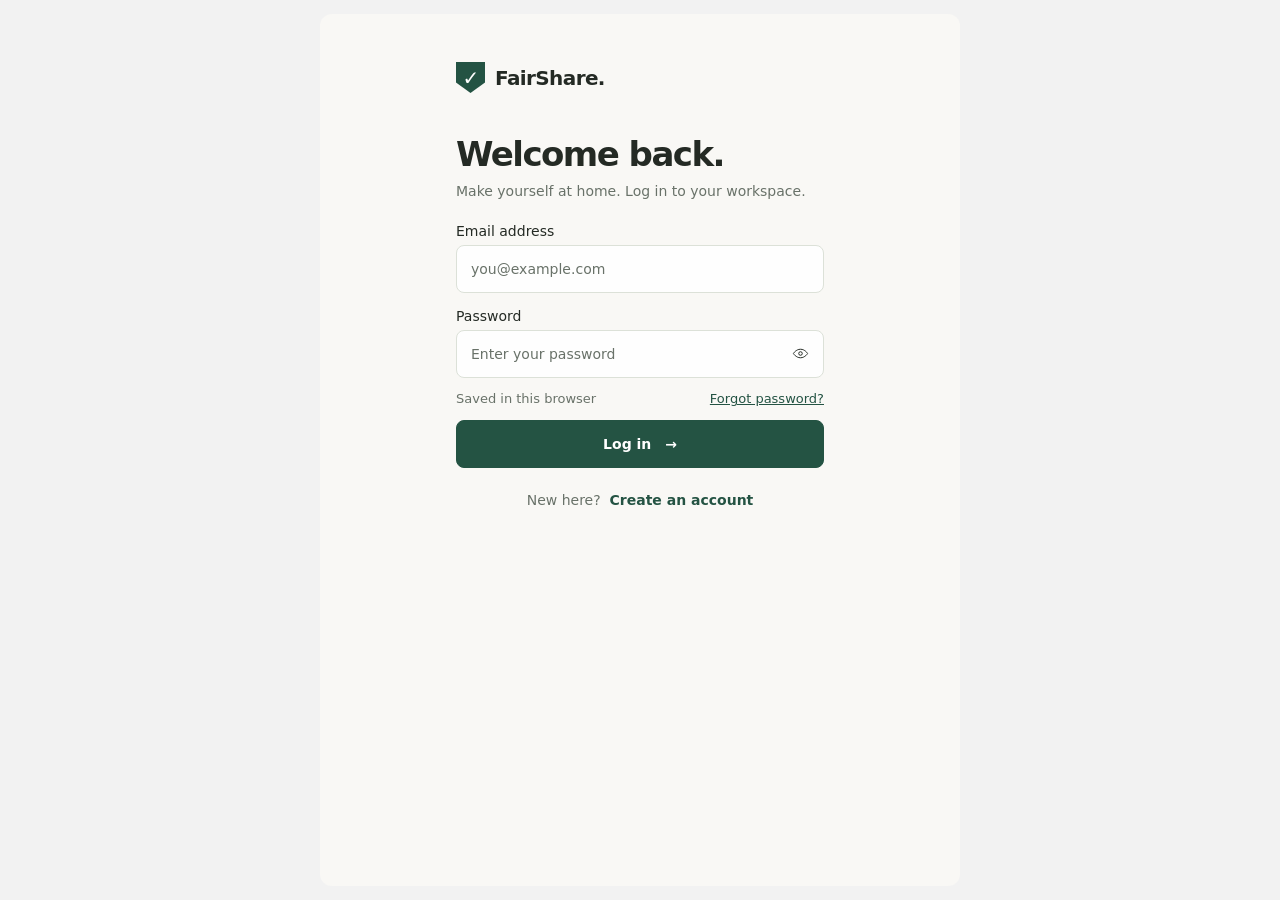
==== src/main/resources/public/login.html @ 58864061 "added the frontend, need to add the database still" ====
<!doctype html>
<html lang="en">
<head>
  <meta charset="utf-8">
  <meta name="viewport" content="width=device-width, initial-scale=1">
  <title>FairShare — Log in</title>
  <style>
    :root{color-scheme:light;--ink:#242a24;--muted:#697269;--green:#245343;--line:#dce1d8;--paper:#f9f8f5;--soft:#e8efe9}
    *{box-sizing:border-box}body{margin:0;background:#f2f2f2;color:var(--ink);font:14px system-ui,sans-serif}button,input,select{font:inherit}button,a{cursor:pointer}a,.link{color:var(--green)}button{color:inherit}button:focus-visible,a:focus-visible,input:focus-visible,select:focus-visible{outline:2px solid var(--green);outline-offset:3px}
    .field{font-weight:500;margin-bottom:15px}.field:has(+ .fine){margin-bottom:0}
    .auth{min-height:calc(100dvh - 28px);margin:14px auto;background:var(--paper);width:min(94%,640px);padding:48px 24px}.auth-inner{max-width:368px;margin:auto}h1{font-size:34px;letter-spacing:-.045em;font-weight:600;line-height:1.13;margin:0 0 10px}p{margin:0 0 24px;color:var(--muted)}label.field{display:block;font-weight:500;margin-bottom:15px}input:not([type=checkbox]),select{display:block;width:100%;min-height:48px;border:1px solid var(--line);border-radius:8px;background:#fefefe;color:var(--ink);padding:0 14px;margin-top:6px}input::placeholder{color:var(--muted)}.password{position:relative;display:block}.password input{padding-right:48px}.eye{position:absolute;right:8px;top:8px}.icon,.link{background:none;border:0;padding:7px}.eye svg{display:block}.button{border:1px solid var(--line);border-radius:8px;background:#fff;min-height:48px;padding:0 15px;font-weight:600}.primary{background:var(--green);border-color:var(--green);color:white}.button:hover{filter:brightness(.95)}.wide{width:100%}.arrow{margin-left:9px}.options{display:flex;align-items:center;justify-content:space-between;margin:-2px 0 14px;color:var(--muted);font-size:13px}.options input{vertical-align:middle;accent-color:var(--green);margin-left:0}.switch{text-align:center;margin-top:24px}.switch a{font-weight:600;text-decoration:none}.fine{display:block;color:var(--muted);font-size:12px;line-height:1.6;margin:9px 0 15px;font-weight:400}.legal{margin-top:16px}.notice{color:var(--green);font-size:13px;margin:12px 0 0}.notice:empty{display:none}
    .workspace{min-height:100dvh;background:#f5f7f4;max-width:1320px;margin:auto}.top{background:white;border-bottom:1px solid var(--line);padding:16px 30px;display:flex;gap:18px;align-items:center}.crumb{margin-right:auto}.muted{color:var(--muted)}.search{max-width:250px}.top .search{margin:0;min-height:36px;background:#f1f4ee;border:0}.avatar{border:0;background:var(--soft);color:var(--green);border-radius:50%;height:34px;min-width:34px;font-size:12px;font-weight:700}.layout{display:grid;grid-template-columns:220px 1fr;gap:28px;padding:27px 30px}.sidebar{border:1px solid var(--line);border-radius:13px;background:#f1f4ee;min-height:75vh}.sidebar header{padding:16px;border-bottom:1px solid var(--line)}.sidebar small{letter-spacing:.1em;color:var(--muted)}.sidebar strong{display:block;font-size:18px}.nav{padding:10px}.nav button{border:0;border-radius:10px;width:100%;display:flex;align-items:center;text-align:left;gap:10px;padding:10px;background:transparent}.nav button[aria-current=true]{background:var(--soft)}.nav i{font-style:normal;color:var(--green);background:white;border-radius:9px;padding:6px 9px}.nav small{display:block;letter-spacing:0}.hero{display:flex;justify-content:space-between;gap:16px}.hero h1{font-size:30px}.date{white-space:nowrap;color:var(--muted);font-size:12px}.toolbar{text-align:right;margin:20px 0}.toolbar .button{min-height:38px}.card{background:white;border:1px solid var(--line);border-radius:13px;overflow:hidden}.card header{padding:16px 22px;border-bottom:1px solid var(--line);font-weight:650}.count{display:inline-block;background:#f1f4ee;border-radius:5px;padding:2px 7px;margin-left:8px;font-size:11px;color:var(--muted)}.rows{padding:0 22px}.row{display:grid;grid-template-columns:18px 1fr auto;align-items:start;gap:9px;padding:15px 0;border-bottom:1px solid var(--line)}.row .icon{padding:0 4px;color:var(--muted)}.ring{color:var(--green);font-size:18px;line-height:1}.row small{display:block;color:var(--muted);margin-top:7px}.progress{display:flex;gap:7px;align-items:center;margin-top:6px;font-size:10px;color:var(--muted)}progress{width:48px;height:5px;appearance:none}progress::-webkit-progress-bar{background:var(--soft);border-radius:8px}progress::-webkit-progress-value{background:var(--green);border-radius:8px}progress::-moz-progress-bar{background:var(--green)}.card footer{padding:7px 15px}.card footer button{width:100%;text-align:left}.card footer span{float:right}.empty{padding:22px 0;margin:0}.menu{display:flex;justify-content:flex-end;gap:8px;grid-column:2/-1;flex-wrap:wrap}.menu .button{min-height:32px;font-size:12px}dialog{width:min(420px,calc(100% - 32px));border:1px solid var(--line);border-radius:14px;background:var(--paper);padding:24px;color:var(--ink)}dialog::backdrop{background:#202b2580}dialog h2{margin-top:0}.actions{display:flex;justify-content:flex-end;gap:8px}
    @media(max-width:700px){.layout{grid-template-columns:1fr;padding:18px;gap:18px}.sidebar{min-height:0}.sidebar header{display:none}.nav{display:flex;gap:4px}.nav button{justify-content:center;font-size:12px}.nav small,.nav i,.date{display:none}.top{padding:12px;gap:8px}.crumb{font-size:12px}.search{max-width:140px}.hero h1{font-size:27px}.rows{padding:0 14px}.progress{white-space:nowrap}}
    .auth-brand{display:inline-flex;gap:10px;align-items:center;margin-bottom:42px;font-size:20px;font-weight:700;letter-spacing:-.6px;text-decoration:none;color:var(--ink)}.auth-mark{display:grid;place-items:center;background:var(--green);color:#fff;width:29px;height:31px;clip-path:polygon(0 0,100% 0,100% 66%,50% 100%,0 66%)}.workspace-link{display:block;text-align:center;font-size:12px;margin-top:20px}.auth{border-radius:12px}.notice{color:#985b4b}.fine.legal{margin-top:16px}</style>
</head>
<body>
<main id="app"></main>
<dialog id="modal"></dialog>
<script>
  // Browser-local identity store. This is not authentication.
  window.FairShareAccounts = (() => {
    const key = 'fairshare-accounts-v1';
    const defaults = ['Alice','Bob','Carol','David'].map((name,i)=>({id:'demo-'+i,name,email:name.toLowerCase()+'@example.com'}));
    function read(){try{const value=JSON.parse(localStorage.getItem(key));if(value?.accounts?.length)return value}catch{}return {accounts:defaults.map(a=>({...a})),accountId:'demo-0'}}
    function write(value){localStorage.setItem(key,JSON.stringify(value))}
    function signup(name,email,github){const data=read();name=name.trim();email=email.trim().toLowerCase();if(!name)throw new Error('Enter your full name.');if(data.accounts.some(a=>a.email.toLowerCase()===email))throw new Error('That email is already registered. Log in instead.');const user={id:crypto.randomUUID(),name,email,githubEmail:github.trim().toLowerCase()};data.accounts.push(user);data.accountId=user.id;write(data);return user}
    function login(email){const data=read(),user=data.accounts.find(a=>a.email.toLowerCase()===email.trim().toLowerCase());if(!user)throw new Error('No account found in this browser. Create an account first.');data.accountId=user.id;write(data);return user}
    function logout(){const data=read();data.accountId=null;write(data)}
    return {read,signup,login,logout};
  })();

</script>
<script>
  const app=document.querySelector('#app');const modal=document.querySelector('#modal');
  const eye = '<svg width="17" height="17" viewBox="0 0 24 24" fill="none" stroke="currentColor" stroke-width="1.4" aria-hidden="true"><path d="M2 12s3.5-6 10-6 10 6 10 6-3.5 6-10 6S2 12 2 12Z"/><circle cx="12" cy="12" r="2.5"/></svg>';
  const field = (label, name, placeholder, type='text', extra='') => `<label class="field">${label}<input name="${name}" type="${type}" placeholder="${placeholder}" required ${extra}></label>`;
  function auth(mode) {
    const signup = mode === 'signup';
    const reset = mode === 'reset';
    app.innerHTML = `<section class="auth"><div class="auth-inner"><a class="auth-brand" href="index.html"><span class="auth-mark">✓</span>FairShare.</a>
      <h1>${signup ? 'Make room for more.' : reset ? 'Reset your password.' : 'Welcome back.'}</h1>
      <p>${signup ? 'Create your account. A fresh start is a few details away.' : reset ? 'Enter the email address for your account.' : 'Make yourself at home. Log in to your workspace.'}</p>
      <form id="auth-form">
        ${signup ? field('Full name','name','Alex Morgan','text','autocomplete="name"') : ''}
        ${field('Email address','email','you@example.com','email','autocomplete="email"')}
        ${reset ? '' : `<div class="field"><label for="password">Password</label><span class="password"><input id="password" name="password" type="password" placeholder="${signup ? 'Create a password' : 'Enter your password'}" required autocomplete="${signup ? 'new-password' : 'current-password'}" ${signup ? 'minlength="8" pattern=".*[0-9].*" title="Use at least 8 characters, including a number." aria-describedby="password-hint"' : ''}><button type="button" class="icon eye" data-action="password" aria-label="Show password">${eye}</button></span></div>`}
        ${signup ? '<span class="fine" id="password-hint">Use at least 8 characters, including a number.</span>' + field('GitHub email','github','you@github.com','email') : ''}
        ${mode === 'login' ? '<div class="options"><span>Saved in this browser</span><a href="#reset">Forgot password?</a></div>' : ''}
        <button class="button primary wide">${signup ? 'Create account' : reset ? 'Request reset' : 'Log in'} <span class="arrow" aria-hidden="true">→</span></button>
      </form>
      <p class="notice" role="status"></p>
      ${signup ? '<p class="fine legal"><a href="signup.html" data-action="terms">Terms of Service</a> and <a href="signup.html" data-action="privacy">Privacy Policy</a>.</p>' : ''}
      <p class="switch">${signup ? 'Already have an account?  <a href="login.html">Log in</a>' : reset ? '<a href="login.html">Back to log in</a>' : 'New here?  <a href="signup.html">Create an account</a>'}</p>

    </div></section>`;
    app.querySelector('#auth-form').onsubmit = event => {
      event.preventDefault();
      if (reset) return notice('Password reset is not available yet.');
      const data = new FormData(event.currentTarget);
      try {
        if (signup) FairShareAccounts.signup(data.get('name'),data.get('email'),data.get('github'));
        else FairShareAccounts.login(data.get('email'));
        location.href = 'index.html';
      } catch(error) { notice(error.message); }

    };
  }
  function notice(message) { app.querySelector('.notice').textContent = message; }

  function message(title,text){modal.innerHTML=`<h2>${title}</h2><p>${text}</p><form method="dialog" class="actions"><button class="button">Close</button></form>`;modal.showModal()}
  document.addEventListener('click',event=>{const control=event.target.closest('[data-action]');if(!control)return;event.preventDefault();const action=control.dataset.action;if(action==='password'){const input=document.querySelector('#password');input.type=input.type==='password'?'text':'password';control.setAttribute('aria-label',input.type==='password'?'Show password':'Hide password')}if(action==='terms')message('Terms of Service','Terms of Service have not been supplied yet.');if(action==='privacy')message('Privacy Policy','Your name, email, GitHub email and projects are saved in this browser. Passwords are not stored or verified. There is no authentication server connected.')});
  function route(){auth(location.hash==='#reset'?'reset':'login')}window.addEventListener('hashchange',route);route();
</script></body></html>
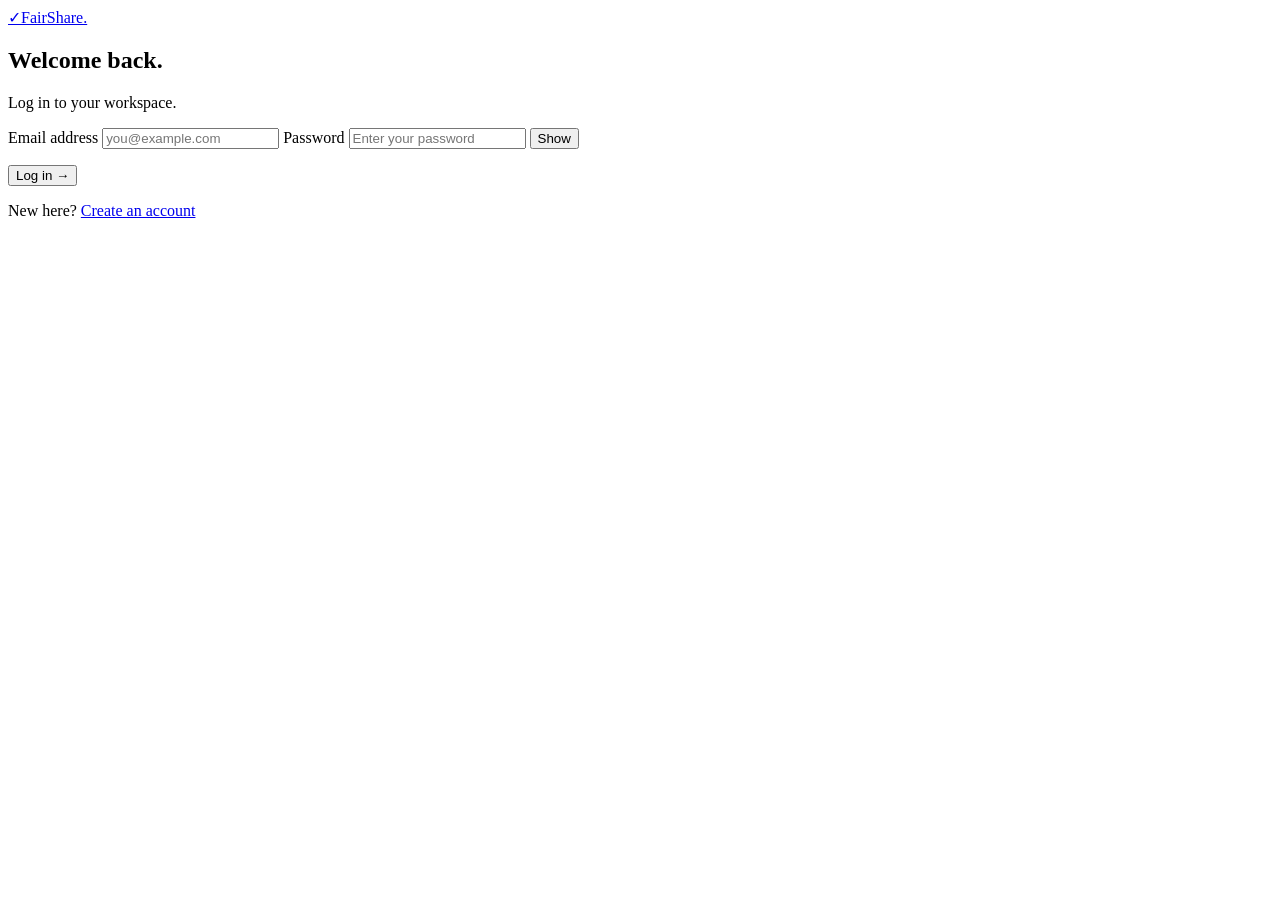
==== commit 37c8a8f5: "Massively refactored website to be simpler to interact with" ====
--- a/src/main/resources/public/login.html
+++ b/src/main/resources/public/login.html
@@ -4,70 +4,38 @@
   <meta charset="utf-8">
   <meta name="viewport" content="width=device-width, initial-scale=1">
   <title>FairShare — Log in</title>
-  <style>
-    :root{color-scheme:light;--ink:#242a24;--muted:#697269;--green:#245343;--line:#dce1d8;--paper:#f9f8f5;--soft:#e8efe9}
-    *{box-sizing:border-box}body{margin:0;background:#f2f2f2;color:var(--ink);font:14px system-ui,sans-serif}button,input,select{font:inherit}button,a{cursor:pointer}a,.link{color:var(--green)}button{color:inherit}button:focus-visible,a:focus-visible,input:focus-visible,select:focus-visible{outline:2px solid var(--green);outline-offset:3px}
-    .field{font-weight:500;margin-bottom:15px}.field:has(+ .fine){margin-bottom:0}
-    .auth{min-height:calc(100dvh - 28px);margin:14px auto;background:var(--paper);width:min(94%,640px);padding:48px 24px}.auth-inner{max-width:368px;margin:auto}h1{font-size:34px;letter-spacing:-.045em;font-weight:600;line-height:1.13;margin:0 0 10px}p{margin:0 0 24px;color:var(--muted)}label.field{display:block;font-weight:500;margin-bottom:15px}input:not([type=checkbox]),select{display:block;width:100%;min-height:48px;border:1px solid var(--line);border-radius:8px;background:#fefefe;color:var(--ink);padding:0 14px;margin-top:6px}input::placeholder{color:var(--muted)}.password{position:relative;display:block}.password input{padding-right:48px}.eye{position:absolute;right:8px;top:8px}.icon,.link{background:none;border:0;padding:7px}.eye svg{display:block}.button{border:1px solid var(--line);border-radius:8px;background:#fff;min-height:48px;padding:0 15px;font-weight:600}.primary{background:var(--green);border-color:var(--green);color:white}.button:hover{filter:brightness(.95)}.wide{width:100%}.arrow{margin-left:9px}.options{display:flex;align-items:center;justify-content:space-between;margin:-2px 0 14px;color:var(--muted);font-size:13px}.options input{vertical-align:middle;accent-color:var(--green);margin-left:0}.switch{text-align:center;margin-top:24px}.switch a{font-weight:600;text-decoration:none}.fine{display:block;color:var(--muted);font-size:12px;line-height:1.6;margin:9px 0 15px;font-weight:400}.legal{margin-top:16px}.notice{color:var(--green);font-size:13px;margin:12px 0 0}.notice:empty{display:none}
-    .workspace{min-height:100dvh;background:#f5f7f4;max-width:1320px;margin:auto}.top{background:white;border-bottom:1px solid var(--line);padding:16px 30px;display:flex;gap:18px;align-items:center}.crumb{margin-right:auto}.muted{color:var(--muted)}.search{max-width:250px}.top .search{margin:0;min-height:36px;background:#f1f4ee;border:0}.avatar{border:0;background:var(--soft);color:var(--green);border-radius:50%;height:34px;min-width:34px;font-size:12px;font-weight:700}.layout{display:grid;grid-template-columns:220px 1fr;gap:28px;padding:27px 30px}.sidebar{border:1px solid var(--line);border-radius:13px;background:#f1f4ee;min-height:75vh}.sidebar header{padding:16px;border-bottom:1px solid var(--line)}.sidebar small{letter-spacing:.1em;color:var(--muted)}.sidebar strong{display:block;font-size:18px}.nav{padding:10px}.nav button{border:0;border-radius:10px;width:100%;display:flex;align-items:center;text-align:left;gap:10px;padding:10px;background:transparent}.nav button[aria-current=true]{background:var(--soft)}.nav i{font-style:normal;color:var(--green);background:white;border-radius:9px;padding:6px 9px}.nav small{display:block;letter-spacing:0}.hero{display:flex;justify-content:space-between;gap:16px}.hero h1{font-size:30px}.date{white-space:nowrap;color:var(--muted);font-size:12px}.toolbar{text-align:right;margin:20px 0}.toolbar .button{min-height:38px}.card{background:white;border:1px solid var(--line);border-radius:13px;overflow:hidden}.card header{padding:16px 22px;border-bottom:1px solid var(--line);font-weight:650}.count{display:inline-block;background:#f1f4ee;border-radius:5px;padding:2px 7px;margin-left:8px;font-size:11px;color:var(--muted)}.rows{padding:0 22px}.row{display:grid;grid-template-columns:18px 1fr auto;align-items:start;gap:9px;padding:15px 0;border-bottom:1px solid var(--line)}.row .icon{padding:0 4px;color:var(--muted)}.ring{color:var(--green);font-size:18px;line-height:1}.row small{display:block;color:var(--muted);margin-top:7px}.progress{display:flex;gap:7px;align-items:center;margin-top:6px;font-size:10px;color:var(--muted)}progress{width:48px;height:5px;appearance:none}progress::-webkit-progress-bar{background:var(--soft);border-radius:8px}progress::-webkit-progress-value{background:var(--green);border-radius:8px}progress::-moz-progress-bar{background:var(--green)}.card footer{padding:7px 15px}.card footer button{width:100%;text-align:left}.card footer span{float:right}.empty{padding:22px 0;margin:0}.menu{display:flex;justify-content:flex-end;gap:8px;grid-column:2/-1;flex-wrap:wrap}.menu .button{min-height:32px;font-size:12px}dialog{width:min(420px,calc(100% - 32px));border:1px solid var(--line);border-radius:14px;background:var(--paper);padding:24px;color:var(--ink)}dialog::backdrop{background:#202b2580}dialog h2{margin-top:0}.actions{display:flex;justify-content:flex-end;gap:8px}
-    @media(max-width:700px){.layout{grid-template-columns:1fr;padding:18px;gap:18px}.sidebar{min-height:0}.sidebar header{display:none}.nav{display:flex;gap:4px}.nav button{justify-content:center;font-size:12px}.nav small,.nav i,.date{display:none}.top{padding:12px;gap:8px}.crumb{font-size:12px}.search{max-width:140px}.hero h1{font-size:27px}.rows{padding:0 14px}.progress{white-space:nowrap}}
-    .auth-brand{display:inline-flex;gap:10px;align-items:center;margin-bottom:42px;font-size:20px;font-weight:700;letter-spacing:-.6px;text-decoration:none;color:var(--ink)}.auth-mark{display:grid;place-items:center;background:var(--green);color:#fff;width:29px;height:31px;clip-path:polygon(0 0,100% 0,100% 66%,50% 100%,0 66%)}.workspace-link{display:block;text-align:center;font-size:12px;margin-top:20px}.auth{border-radius:12px}.notice{color:#985b4b}.fine.legal{margin-top:16px}</style>
+  <link rel="stylesheet" href="/css/style.css">
+  <script src="/js/password-toggle.js" defer></script>
 </head>
 <body>
-<main id="app"></main>
-<dialog id="modal"></dialog>
-<script>
-  // Browser-local identity store. This is not authentication.
-  window.FairShareAccounts = (() => {
-    const key = 'fairshare-accounts-v1';
-    const defaults = ['Alice','Bob','Carol','David'].map((name,i)=>({id:'demo-'+i,name,email:name.toLowerCase()+'@example.com'}));
-    function read(){try{const value=JSON.parse(localStorage.getItem(key));if(value?.accounts?.length)return value}catch{}return {accounts:defaults.map(a=>({...a})),accountId:'demo-0'}}
-    function write(value){localStorage.setItem(key,JSON.stringify(value))}
-    function signup(name,email,github){const data=read();name=name.trim();email=email.trim().toLowerCase();if(!name)throw new Error('Enter your full name.');if(data.accounts.some(a=>a.email.toLowerCase()===email))throw new Error('That email is already registered. Log in instead.');const user={id:crypto.randomUUID(),name,email,githubEmail:github.trim().toLowerCase()};data.accounts.push(user);data.accountId=user.id;write(data);return user}
-    function login(email){const data=read(),user=data.accounts.find(a=>a.email.toLowerCase()===email.trim().toLowerCase());if(!user)throw new Error('No account found in this browser. Create an account first.');data.accountId=user.id;write(data);return user}
-    function logout(){const data=read();data.accountId=null;write(data)}
-    return {read,signup,login,logout};
-  })();
+<main class="auth-page">
+  <section class="auth-card">
+    <a class="brand" href="/"><span class="brand-mark">✓</span>FairShare.</a>
 
-</script>
-<script>
-  const app=document.querySelector('#app');const modal=document.querySelector('#modal');
-  const eye = '<svg width="17" height="17" viewBox="0 0 24 24" fill="none" stroke="currentColor" stroke-width="1.4" aria-hidden="true"><path d="M2 12s3.5-6 10-6 10 6 10 6-3.5 6-10 6S2 12 2 12Z"/><circle cx="12" cy="12" r="2.5"/></svg>';
-  const field = (label, name, placeholder, type='text', extra='') => `<label class="field">${label}<input name="${name}" type="${type}" placeholder="${placeholder}" required ${extra}></label>`;
-  function auth(mode) {
-    const signup = mode === 'signup';
-    const reset = mode === 'reset';
-    app.innerHTML = `<section class="auth"><div class="auth-inner"><a class="auth-brand" href="index.html"><span class="auth-mark">✓</span>FairShare.</a>
-      <h1>${signup ? 'Make room for more.' : reset ? 'Reset your password.' : 'Welcome back.'}</h1>
-      <p>${signup ? 'Create your account. A fresh start is a few details away.' : reset ? 'Enter the email address for your account.' : 'Make yourself at home. Log in to your workspace.'}</p>
-      <form id="auth-form">
-        ${signup ? field('Full name','name','Alex Morgan','text','autocomplete="name"') : ''}
-        ${field('Email address','email','you@example.com','email','autocomplete="email"')}
-        ${reset ? '' : `<div class="field"><label for="password">Password</label><span class="password"><input id="password" name="password" type="password" placeholder="${signup ? 'Create a password' : 'Enter your password'}" required autocomplete="${signup ? 'new-password' : 'current-password'}" ${signup ? 'minlength="8" pattern=".*[0-9].*" title="Use at least 8 characters, including a number." aria-describedby="password-hint"' : ''}><button type="button" class="icon eye" data-action="password" aria-label="Show password">${eye}</button></span></div>`}
-        ${signup ? '<span class="fine" id="password-hint">Use at least 8 characters, including a number.</span>' + field('GitHub email','github','you@github.com','email') : ''}
-        ${mode === 'login' ? '<div class="options"><span>Saved in this browser</span><a href="#reset">Forgot password?</a></div>' : ''}
-        <button class="button primary wide">${signup ? 'Create account' : reset ? 'Request reset' : 'Log in'} <span class="arrow" aria-hidden="true">→</span></button>
-      </form>
-      <p class="notice" role="status"></p>
-      ${signup ? '<p class="fine legal"><a href="signup.html" data-action="terms">Terms of Service</a> and <a href="signup.html" data-action="privacy">Privacy Policy</a>.</p>' : ''}
-      <p class="switch">${signup ? 'Already have an account?  <a href="login.html">Log in</a>' : reset ? '<a href="login.html">Back to log in</a>' : 'New here?  <a href="signup.html">Create an account</a>'}</p>
+    <h1>Welcome back.</h1>
+    <p>Log in to your workspace.</p>
 
-    </div></section>`;
-    app.querySelector('#auth-form').onsubmit = event => {
-      event.preventDefault();
-      if (reset) return notice('Password reset is not available yet.');
-      const data = new FormData(event.currentTarget);
-      try {
-        if (signup) FairShareAccounts.signup(data.get('name'),data.get('email'),data.get('github'));
-        else FairShareAccounts.login(data.get('email'));
-        location.href = 'index.html';
-      } catch(error) { notice(error.message); }
+    <form class="stack" method="post" action="/login">
+      <label class="field">
+        Email address
+        <input name="email" type="email" placeholder="you@example.com" autocomplete="email" required>
+      </label>
 
-    };
-  }
-  function notice(message) { app.querySelector('.notice').textContent = message; }
+      <label class="field">
+        Password
+        <span class="password">
+          <input id="password" name="password" type="password" placeholder="Enter your password" autocomplete="current-password" required>
+          <button type="button" class="link-btn" data-toggle-password="password">Show</button>
+        </span>
+      </label>
 
-  function message(title,text){modal.innerHTML=`<h2>${title}</h2><p>${text}</p><form method="dialog" class="actions"><button class="button">Close</button></form>`;modal.showModal()}
-  document.addEventListener('click',event=>{const control=event.target.closest('[data-action]');if(!control)return;event.preventDefault();const action=control.dataset.action;if(action==='password'){const input=document.querySelector('#password');input.type=input.type==='password'?'text':'password';control.setAttribute('aria-label',input.type==='password'?'Show password':'Hide password')}if(action==='terms')message('Terms of Service','Terms of Service have not been supplied yet.');if(action==='privacy')message('Privacy Policy','Your name, email, GitHub email and projects are saved in this browser. Passwords are not stored or verified. There is no authentication server connected.')});
-  function route(){auth(location.hash==='#reset'?'reset':'login')}window.addEventListener('hashchange',route);route();
-</script></body></html>+      <p class="error" role="alert"></p>
+
+      <button class="btn primary big wide" type="submit">Log in →</button>
+    </form>
+
+    <p class="switch">New here? <a href="/signup.html">Create an account</a></p>
+  </section>
+</main>
+</body>
+</html>
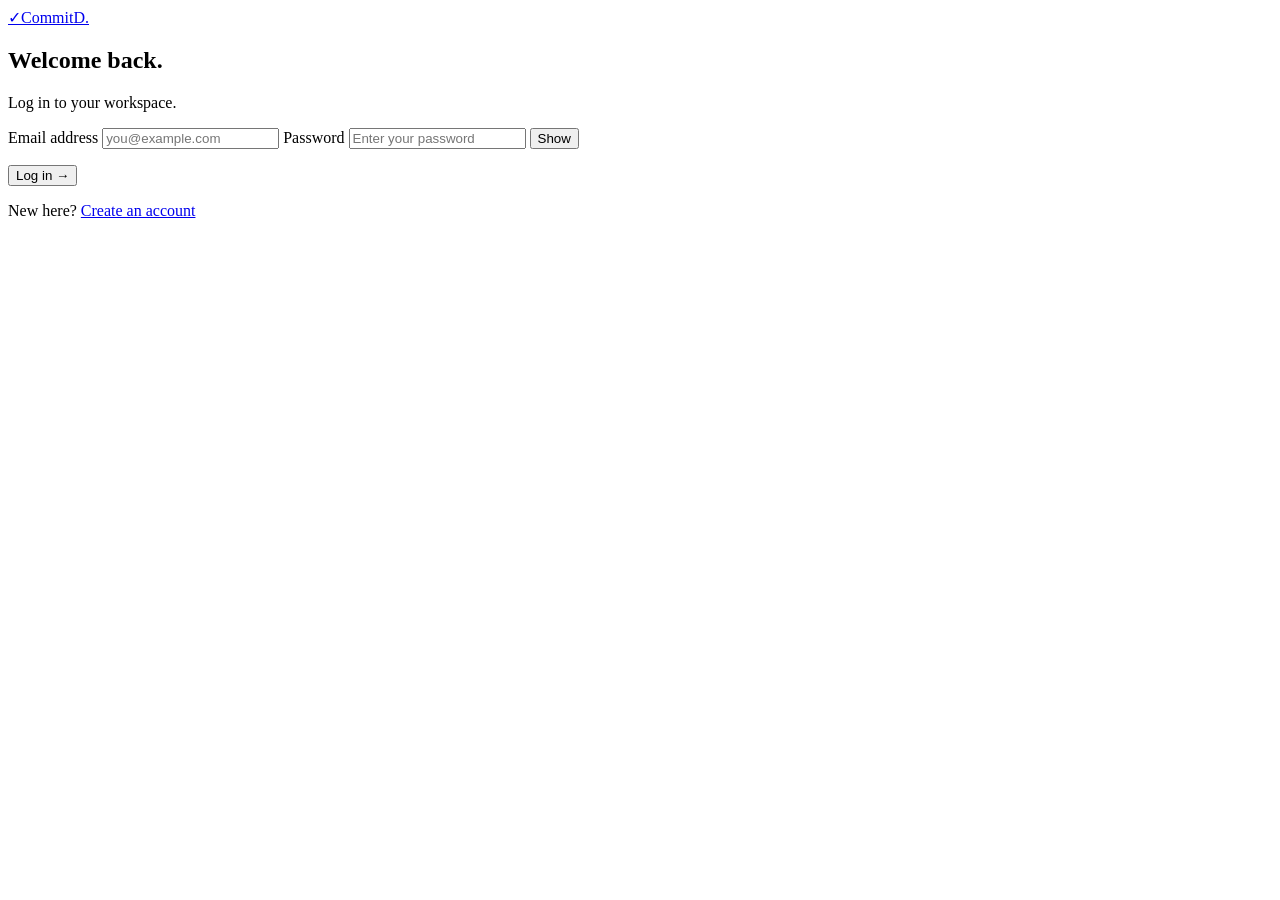
==== commit f874b87e: "Changed name of website" ====
--- a/src/main/resources/public/login.html
+++ b/src/main/resources/public/login.html
@@ -3,14 +3,15 @@
 <head>
   <meta charset="utf-8">
   <meta name="viewport" content="width=device-width, initial-scale=1">
-  <title>FairShare — Log in</title>
+  <title>CommitD — Log in</title>
   <link rel="stylesheet" href="/css/style.css">
   <script src="/js/password-toggle.js" defer></script>
+  <script src="/js/form-error.js" defer></script>
 </head>
 <body>
 <main class="auth-page">
   <section class="auth-card">
-    <a class="brand" href="/"><span class="brand-mark">✓</span>FairShare.</a>
+    <a class="brand" href="/"><span class="brand-mark">✓</span>CommitD.</a>
 
     <h1>Welcome back.</h1>
     <p>Log in to your workspace.</p>
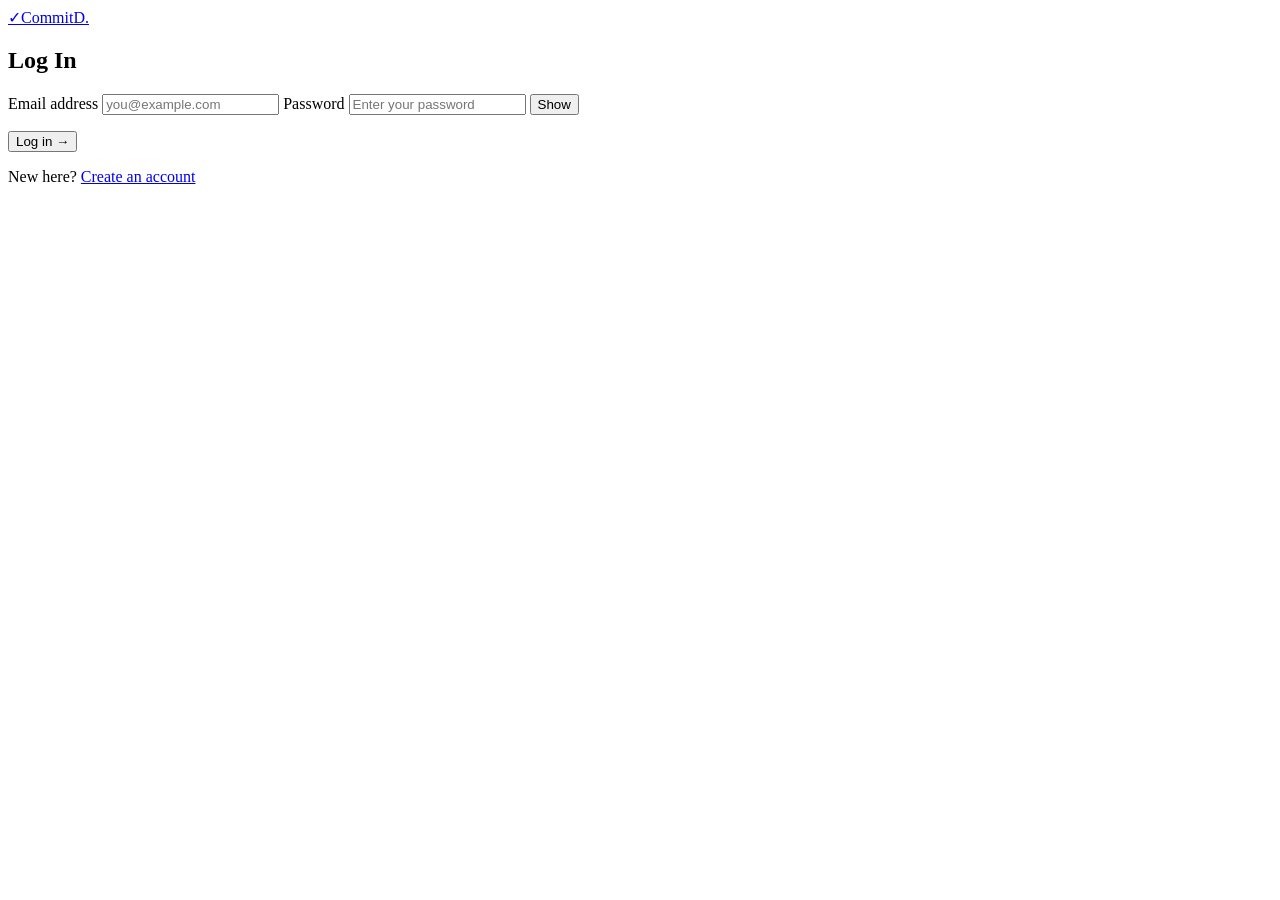
==== commit 35cba2ef: "Made text areas better" ====
--- a/src/main/resources/public/login.html
+++ b/src/main/resources/public/login.html
@@ -13,8 +13,7 @@
   <section class="auth-card">
     <a class="brand" href="/"><span class="brand-mark">✓</span>CommitD.</a>
 
-    <h1>Welcome back.</h1>
-    <p>Log in to your workspace.</p>
+    <h1>Log In</h1>
 
     <form class="stack" method="post" action="/login">
       <label class="field">
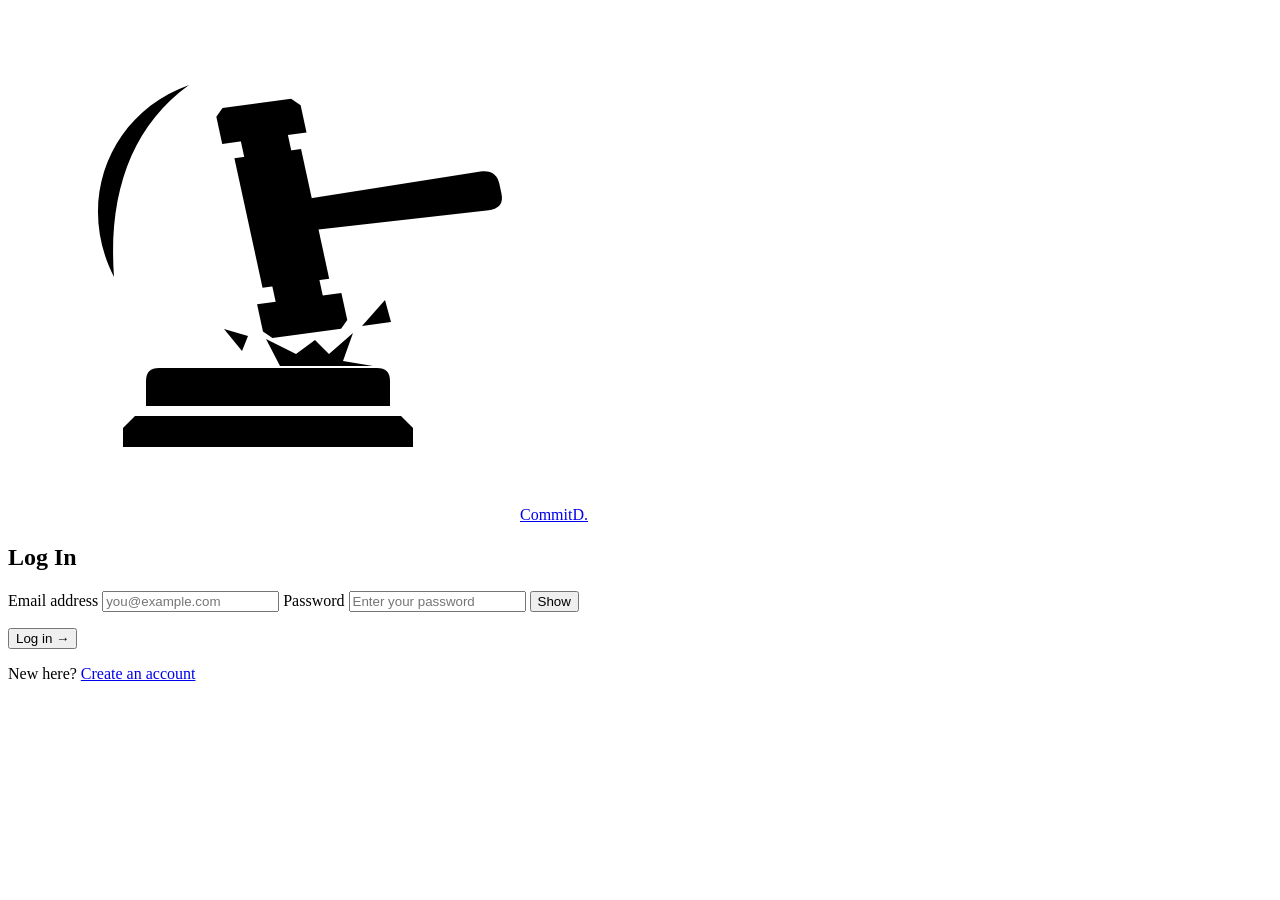
==== commit ff6a00e1: "logo change" ====
--- a/src/main/resources/public/login.html
+++ b/src/main/resources/public/login.html
@@ -11,7 +11,7 @@
 <body>
 <main class="auth-page">
   <section class="auth-card">
-    <a class="brand" href="/"><span class="brand-mark">✓</span>CommitD.</a>
+    <a class="brand" href="/"><img class = "brand-logo" src = "logo.svg" alt="">CommitD.</a>
 
     <h1>Log In</h1>
 
